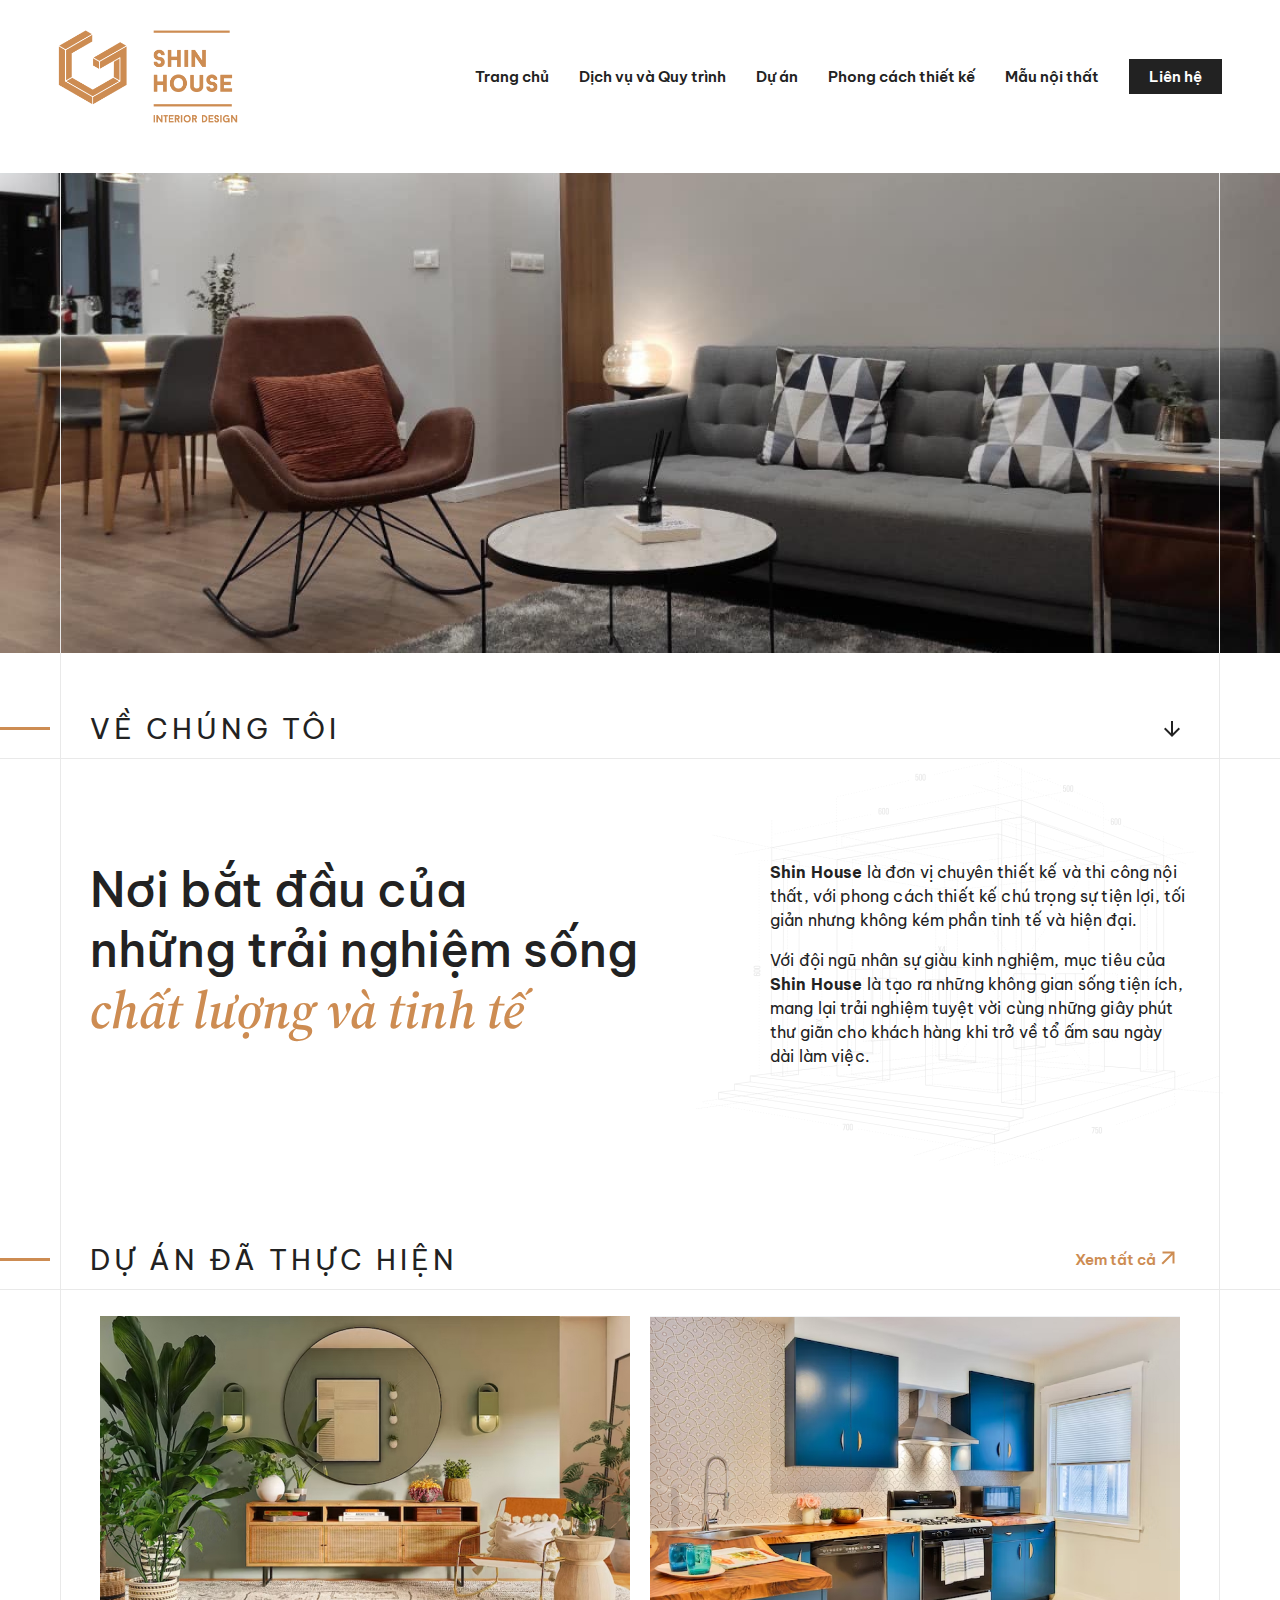
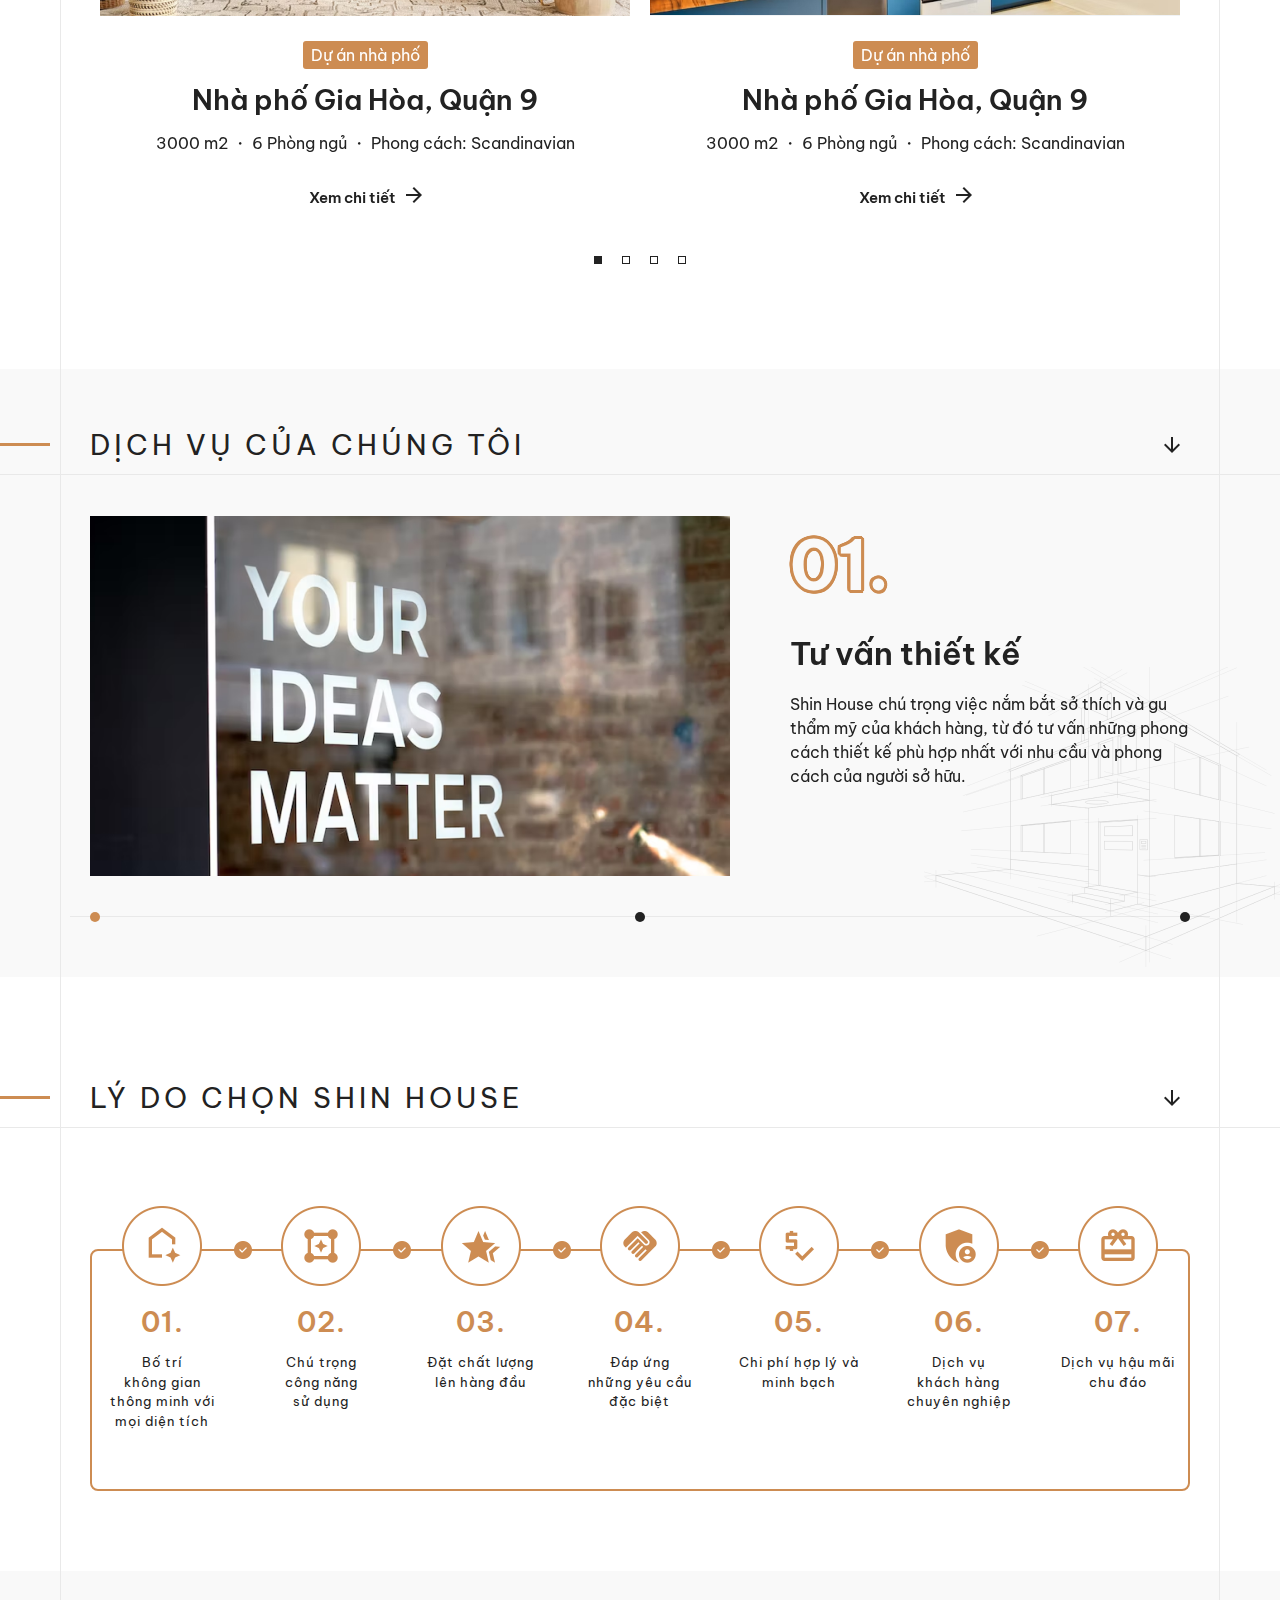
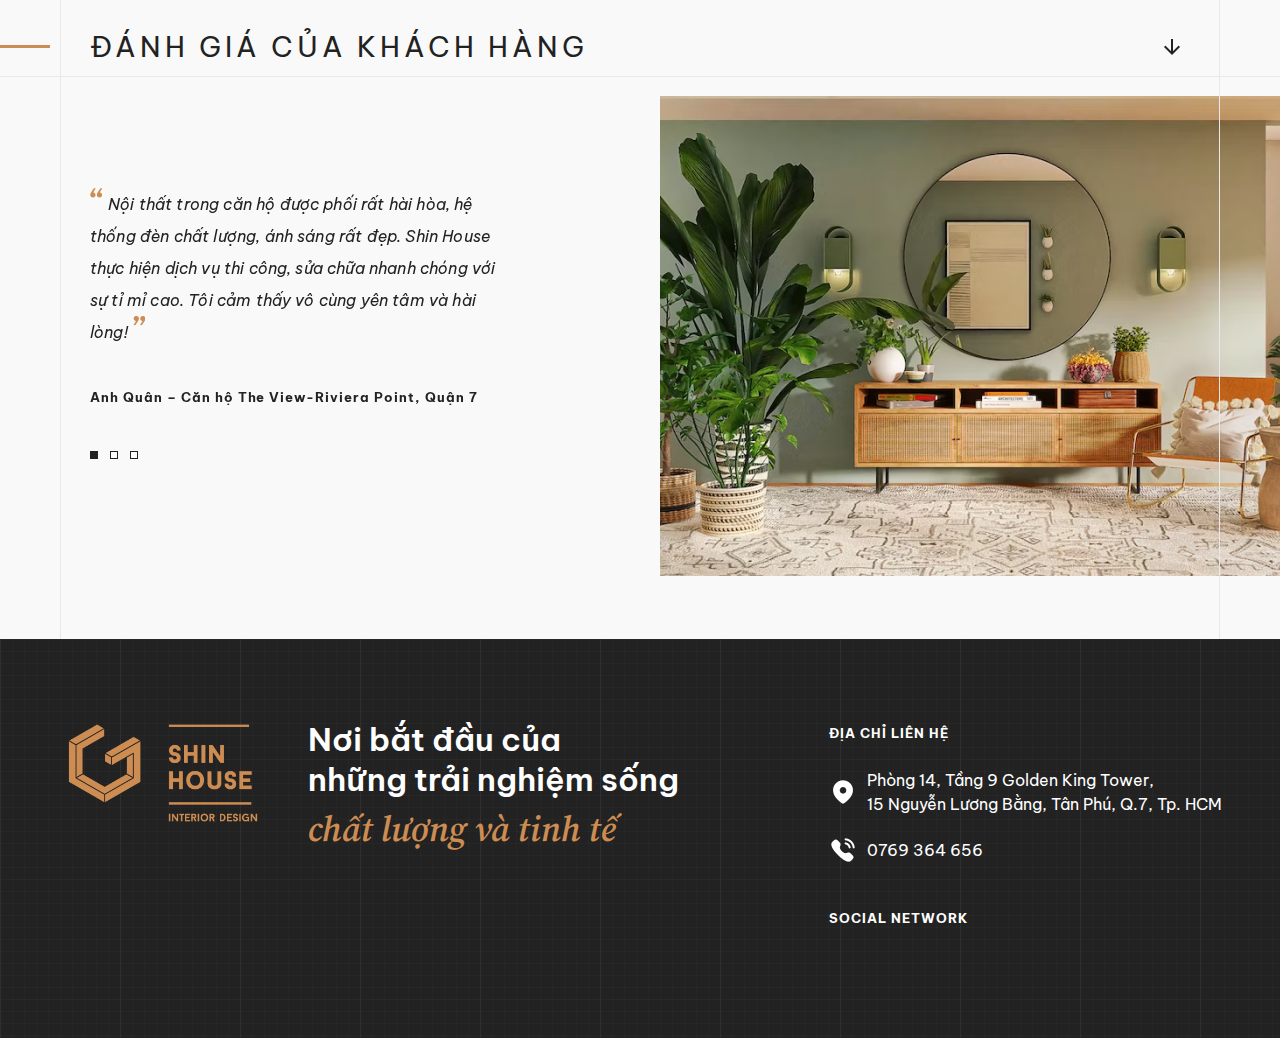
==== index.html @ c37954fc "shinhouse done" ====
<!doctype html>
<html lang="en">

<head>
    <meta charset="UTF-8">
    <meta name="viewport" content="width=device-width, initial-scale=-100%, user-scalable=yes" />
    <meta name="format-detection" content="telephone=no">
    <title>ShinHouse</title>
    <meta name="keywords" content="">
    <meta name="description" content="">
    <link rel="icon" type="image/png"/ href="./favicon.ico">
    <link rel="apple-touch-icon" sizes="180x180" href="./images/apple-touch-icon.png">
    <link rel="icon" type="image/png" sizes="32x32" href="./images/favicon-32x32.png">
    <link rel="icon" type="image/png" sizes="16x16" href="./images/favicon-16x16.png">
    <link rel="manifest" href="./images/site.webmanifest">
    <link rel="stylesheet" href="./css/imports.css" />
    <!-- JS -->
    <script src="./js/jquery.js"></script>
</head>

<body class="">
    <div id="wrapper">
        <header>
            <div class="head_content">
                <h1 id="logo"><a href="#wrapper"><img loading="lazy" src="./images/logo.png" width="180" alt="ShinHouse Logo"></a></h1>
                <nav>
                    <ul>
                        <li><a href="./">Trang chủ</a></li>
                        <li><a href="./service/">Dịch vụ và Quy trình</a></li>
                        <li><a href="./project/">Dự án</a></li>
                        <li><a href="./design/">Phong cách thiết kế</a></li>
                        <li><a href="./furniture/">Mẫu nội thất</a></li>
                        <li class="bg"><a href="./contact/">Liên hệ</a></li>
                    </ul>
                </nav>
                <p class="btn_open"><a class="btn_side"><span></span> <span></span><span></span> <span></span> <span></span> <span></span></a></p>
            </div>
        </header>
        <!-- main start -->
        <main>
            <!-- MAIN VISUAL -->
            <section class="main_visual">
                <ul>
                    <li><img src="./images/slide_img1.png" alt="ShinHouse Project"></li>
                    <li><img src="./images/slide_img1.png" alt="ShinHouse Project"></li>
                    <li><img src="./images/slide_img1.png" alt="ShinHouse Project"></li>
                </ul>
            </section>

            <!-- SECTION ABOUT -->
            <section class="sec_about">
                <div class="inner">
                    <div class="ttl">
                        <h3>Về chúng tôi</h3>
                    </div>

                    <div class="sec_about_ct">
                        <p class="title">Nơi bắt đầu của<br>những trải nghiệm sống<br><span class="sr brown italic">chất lượng và tinh tế</span></p>
                        <div class="des">
                            <p><span class="bold">Shin House</span> là đơn vị chuyên thiết kế và thi công nội thất, với phong cách thiết kế chú trọng sự tiện lợi, tối giản nhưng không kém phần tinh tế và hiện đại.</p>
                            <p>Với đội ngũ nhân sự giàu kinh nghiệm, mục tiêu của <span class="bold">Shin House</span> là tạo ra những không gian sống tiện ích, mang lại trải nghiệm tuyệt vời cùng những giây phút thư giãn cho khách hàng khi trở về tổ ấm sau ngày dài làm việc.</p>
                        </div>
                    </div>
                </div>
            </section>

            <!-- SECTION PROJECT -->
            <section class="sec_project">
                <div class="inner">
                    <div class="ttl">
                        <h3>dự án đã thực hiện</h3>
                        <a href="./project/">Xem tất cả</a>
                    </div>

                    <div class="sec_pj_list">
                        <ul>
                            <li>
                                <p class="img"><a href="./project/detail.html"><img loading="lazy" width="530" height="300" src="./images/pj_img1.jpg" alt=""></a></p>
                                <p class="tag">Dự án nhà phố</p>
                                <p class="name">Nhà phố Gia Hòa, Quận 9</p>
                                <p class="content">3000 m2 ・ 6 Phòng ngủ ・ Phong cách: Scandinavian</p>
                                <p class="link"><a href="./project/detail.html">Xem chi tiết</a></p>
                            </li>
                            <li>
                                <p class="img"><a href="./project/detail.html"><img loading="lazy" width="530" height="300" src="./images/pj_img2.jpg" alt=""></a></p>
                                <p class="tag">Dự án nhà phố</p>
                                <p class="name">Nhà phố Gia Hòa, Quận 9</p>
                                <p class="content">3000 m2 ・ 6 Phòng ngủ ・ Phong cách: Scandinavian</p>
                                <p class="link"><a href="./project/detail.html">Xem chi tiết</a></p>
                            </li>
                            <li>
                                <p class="img"><a href="./project/detail.html"><img loading="lazy" width="530" height="300" src="./images/pj_img1.jpg" alt=""></a></p>
                                <p class="tag">Dự án nhà phố</p>
                                <p class="name">Nhà phố Gia Hòa, Quận 9</p>
                                <p class="content">3000 m2 ・ 6 Phòng ngủ ・ Phong cách: Scandinavian</p>
                                <p class="link"><a href="./project/detail.html">Xem chi tiết</a></p>
                            </li>
                            <li>
                                <p class="img"><a href="./project/detail.html"><img loading="lazy" width="530" height="300" src="./images/pj_img2.jpg" alt=""></a></p>
                                <p class="tag">Dự án nhà phố</p>
                                <p class="name">Nhà phố Gia Hòa, Quận 9</p>
                                <p class="content">3000 m2 ・ 6 Phòng ngủ ・ Phong cách: Scandinavian</p>
                                <p class="link"><a href="./project/detail.html">Xem chi tiết</a></p>
                            </li>
                        </ul>
                    </div>
                </div>
            </section>

            <!-- SECTION SERVICE -->
            <section class="sec_service">
                <div class="inner">
                    <div class="ttl">
                        <h3>Dịch vụ của chúng tôi</h3>
                    </div>
                    <div class="sec_service_list">
                        <ul>
                            <li>
                                <p class="img"><img loading="lazy" width="640" height="360" src="./images/service_img1.png" alt="Tư vấn thiết kế"></p>
                                <div class="des">
                                    <p class="numb">01.</p>
                                    <p class="big">Tư vấn thiết kế</p>
                                    <p>Shin House chú trọng việc nắm bắt sở thích và gu thẩm mỹ của khách hàng, từ đó tư vấn những phong cách thiết kế phù hợp nhất với nhu cầu và phong cách của người sở hữu.</p>
                                </div>
                            </li>
                            <li>
                                <p class="img"><img loading="lazy" width="640" height="360" src="./images/service_img2.png" alt="Thiết kế nội thất"></p>
                                <div class="des">
                                    <p class="numb">02.</p>
                                    <p class="big">Thiết kế nội thất</p>
                                    <p>Sáng tạo nên những thiết kế không gian sống không chỉ đẹp, ấn tượng mà còn được bố trí khoa học, tạo thành một tổng thể hài hòa và mang lại trải nghiệm thoải mái nhất cho chủ nhân căn nhà.</p>
                                </div>
                            </li>
                            <li>
                                <p class="img"><img loading="lazy" width="640" height="360" src="./images/service_img3.png" alt="Thi công nội thất"></p>
                                <div class="des">
                                    <p class="numb">03.</p>
                                    <p class="big">Thi công nội thất</p>
                                    <p><span class="bold">Shin House</span> cung cấp dịch vụ thi công từ phần thô đến hoàn thiện. Sử dụng vật liệu chất lượng cao, có nguồn gốc rõ ràng, cùng với đội ngũ nhân sự lành nghề, đưa ngôi nhà lý tưởng của bạn trở nên hữu hình với chi phí hợp lý, thời gian nhanh chóng và chất lượng vượt trội.</p>
                                </div>
                            </li>
                        </ul>
                    </div>
                </div>
            </section>

            <!-- SECTION WHY  -->
            <section class="sec_why">
                <div class="inner">
                    <div class="ttl">
                        <h3>lý do chọn shin House</h3>
                    </div>

                    <div class="sec_why_list">
                        <ul>
                            <li>
                                <p class="icon"><img loading="lazy" width="80" height="80" src="./images/why_ic1.png" alt="Icon"></p>
                                <p class="numb">01.</p>
                                <p class="des">Bố trí <br class="pc">không gian <br class="pc">thông minh với mọi diện tích</p>
                            </li>
                            <li>
                                <p class="icon"><img loading="lazy" width="80" height="80" src="./images/why_ic2.png" alt="Icon"></p>
                                <p class="numb">02.</p>
                                <p class="des">Chú trọng <br class="pc">công năng <br class="pc"><br class="sp480">sử dụng</p>
                            </li>
                            <li>
                                <p class="icon"><img loading="lazy" width="80" height="80" src="./images/why_ic3.png" alt="Icon"></p>
                                <p class="numb">03.</p>
                                <p class="des">Đặt chất lượng <br class="sp480">lên hàng đầu</p>
                            </li>
                            <li>
                                <p class="icon"><img loading="lazy" width="80" height="80" src="./images/why_ic4.png" alt="Icon"></p>
                                <p class="numb">04.</p>
                                <p class="des">Đáp ứng <br class="pc"><br class="sp480">những yêu cầu đặc biệt</p>
                            </li>
                            <li>
                                <p class="icon"><img loading="lazy" width="80" height="80" src="./images/why_ic5.png" alt="Icon"></p>
                                <p class="numb">05.</p>
                                <p class="des">Chi phí hợp lý và <br class="sp480">minh bạch</p>
                            </li>
                            <li>
                                <p class="icon"><img loading="lazy" width="80" height="80" src="./images/why_ic6.png" alt="Icon"></p>
                                <p class="numb">06.</p>
                                <p class="des">Dịch vụ <br class="pc">khách hàng <br class="sp480">chuyên nghiệp</p>
                            </li>
                            <li>
                                <p class="icon"><img loading="lazy" width="80" height="80" src="./images/why_ic7.png" alt="Icon"></p>
                                <p class="numb">07.</p>
                                <p class="des">Dịch vụ hậu mãi <br class="sp480">chu đáo</p>
                            </li>
                        </ul>
                    </div>
                </div>
            </section>

            <!-- SECTION REVIEW -->
            <section class="sec_review">
                <div class="inner">
                    <div class="ttl">
                        <h3>đánh giá của khách hàng</h3>
                    </div>
                    <p class="review_img"><img loading="lazy" width="700" height="480" src="./images/review_img.jpg" alt="Images"></p>
                    <div class="review_content">
                        <div class="review_list">
                            <ul>
                                <li>
                                    <p class="italic">Nội thất trong căn hộ được phối rất hài hòa, hệ thống đèn chất lượng, ánh sáng rất đẹp. Shin House thực hiện dịch vụ thi công, sửa chữa nhanh chóng với sự tỉ mỉ cao. Tôi cảm thấy vô cùng yên tâm và hài lòng!</p>
                                    <p class="bold">Anh Quân – Căn hộ The View-Riviera Point, Quận 7</p>
                                </li>
                                <li>
                                    <p class="italic">Gia đình tôi đã có một không gian sống hiện đại nhất huyện, hàng xóm ai đến của bất ngờ và dành lời khen! Cảm ơn Shin House nhiều!</p>
                                    <p class="bold">Chị Loan – Nhà phố Tân Trụ, Long An</p>
                                </li>
                                <li>
                                    <p class="italic">Không gian căn hộ rất ấm cúng, tiện nghi, càng nhìn càng thấy thu hút. Thích nhất là ở đâu cũng có chỗ để có thể thư giãn!</p>
                                    <p class="bold">Chị Tú – Căn hộ Sky Garden 3, Quận 7</p>
                                </li>
                            </ul>
                        </div>
                    </div>
                </div>
            </section>
        </main>
        <!-- main end -->
        <footer>
            <div class="foot_slogan">
                <p class="f_logo"><a href="./"><img loading="lazy" width="190" height="98" src="./images/logo.png" alt="ShinHouse Logo"></a></p>
                <p class="big">Nơi bắt đầu của<br>những trải nghiệm sống<br><span class="sr brown italic">chất lượng và tinh tế</span></p>
            </div>
            <div class="foot_info">
                <p class="big">Địa chỉ liên hệ</p>
                <p class="add">Phòng 14, Tầng 9 Golden King Tower, <br class="pc">15 Nguyễn Lương Bằng, Tân Phú, Q.7, Tp. HCM</p>
                <p class="tel"><a href="tel:0769364656">0769 364 656</a></p>
                <p class="big">Social network</p>
                <p class="sns">
                    <a href="https://www.facebook.com/profile.php?id=100066376429048&mibextid=LQQJ4d " target="_blank" rel="noopener noreferrer"><img loading="lazy" src="./images/foot_sns_fb.png" alt="Facebook"></a>
                    <a href="mailto:shinhouse1808@gmail.com" rel="noopener noreferrer"><img loading="lazy" src="./images/foot_sns_mail.png" alt="Email"></a>
                </p>
            </div>
        </footer>

        <p id="btn_top"><img loading="lazy" src="./images/btn_top.png" width="66" alt="Back to Top"></p>
    </div>
    <link rel="preconnect" href="https://fonts.googleapis.com">
    <link rel="preconnect" href="https://fonts.gstatic.com" crossorigin>
    <link href="https://fonts.googleapis.com/css2?family=Be+Vietnam+Pro:ital,wght@0,400;0,500;0,600;0,700;1,400;1,500;1,600;1,700&family=Source+Serif+Pro:ital,wght@0,400;0,600;1,600&display=swap" rel="stylesheet">
    <!--================JS========================-->
    <script src="./js/aos.js"></script>
    <script src="./js/top.js"></script>
    <script src="./js/slick.min.js"></script>
</body>

</html>
---- css/imports.css ----
@charset "UTF-8";
@import "base.css";
@import "fonts.css";
@import "aos.css";
@import "slick.css";
@import "styles.css";
@import "responsive.css";
@import "lightbox.css";
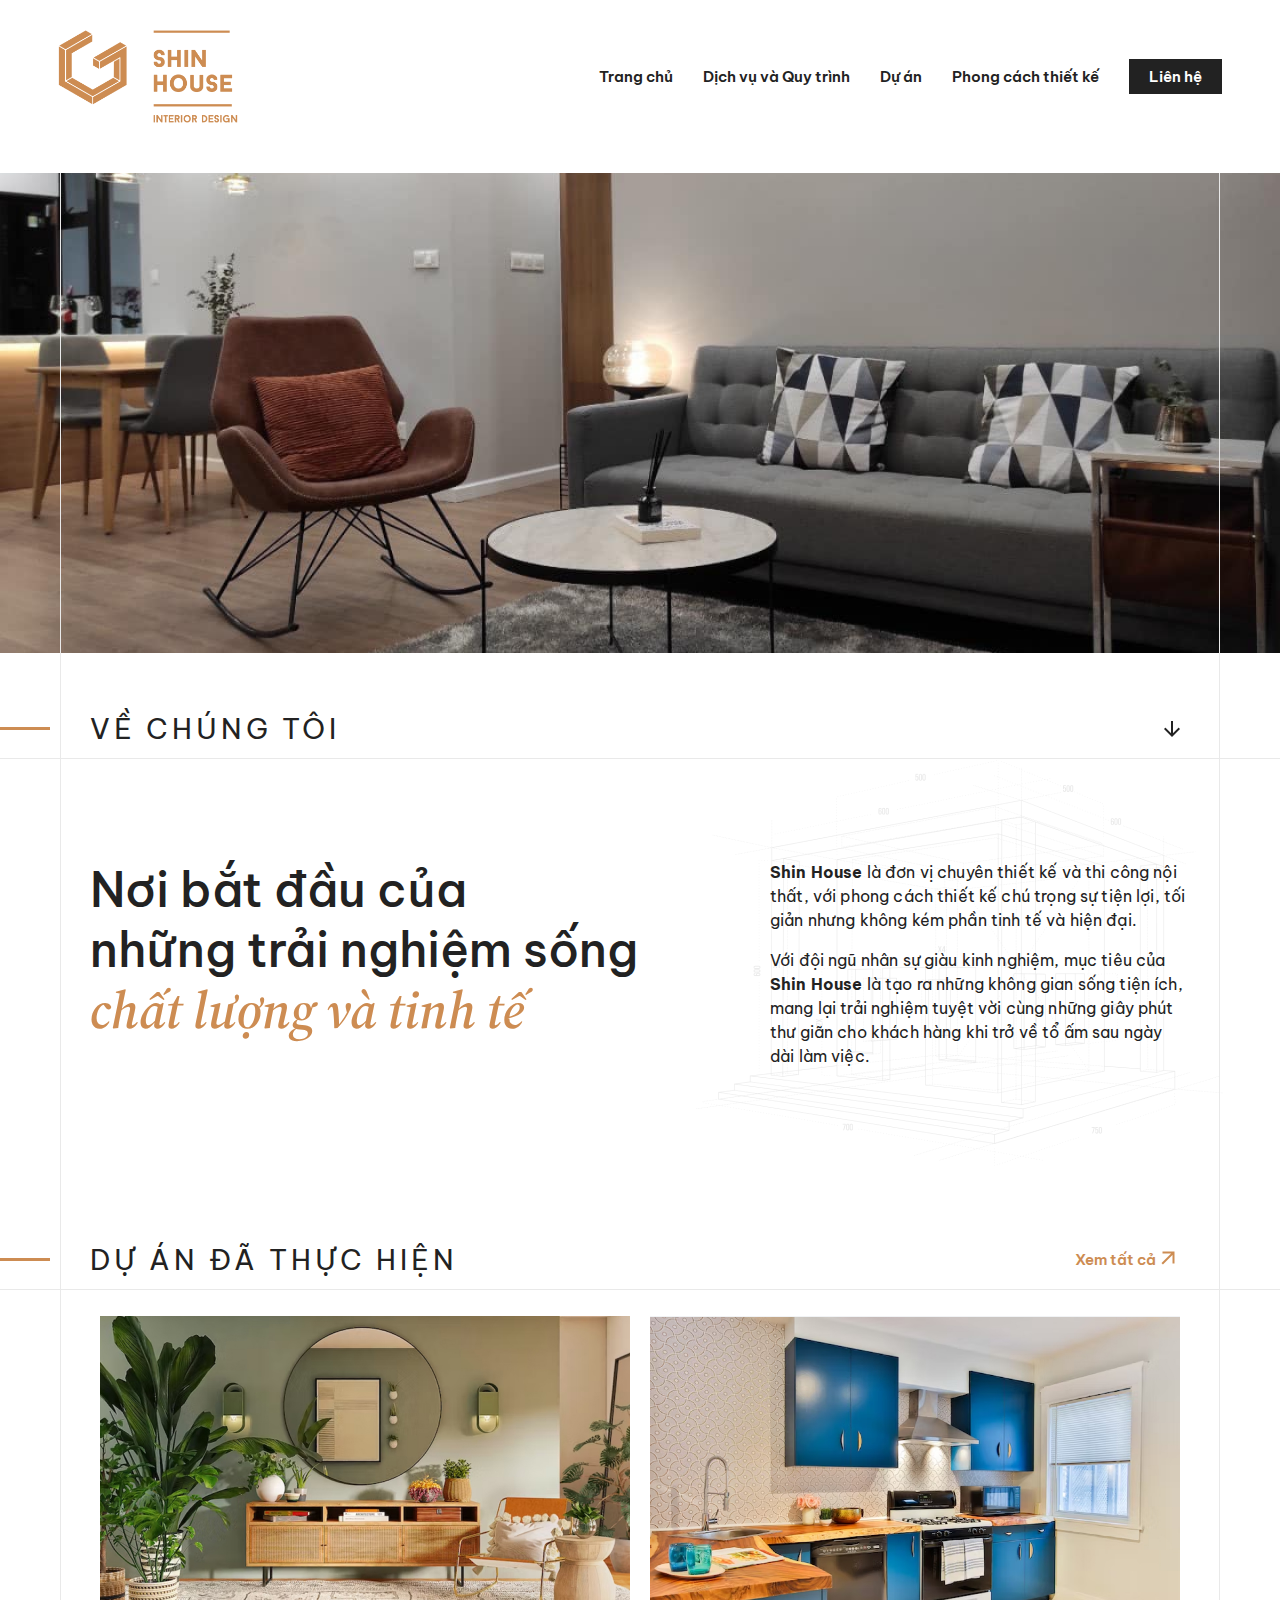
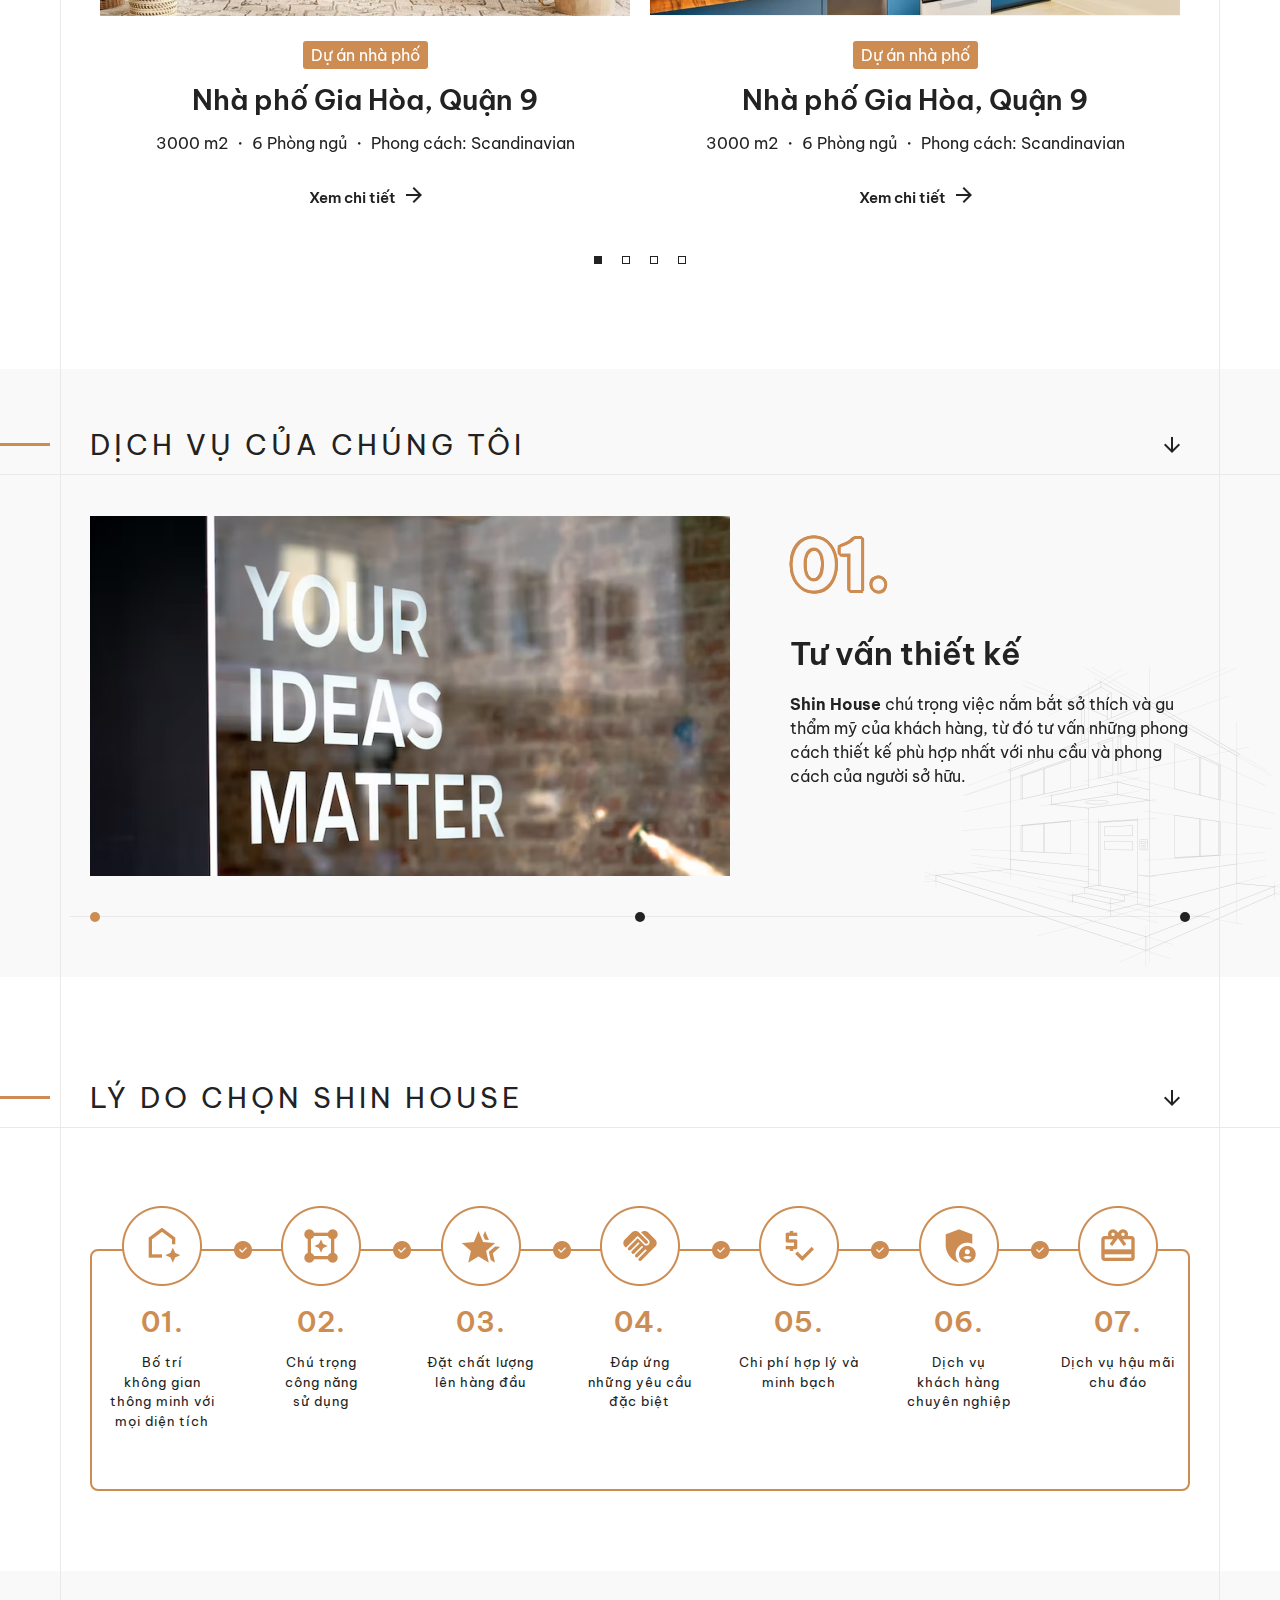
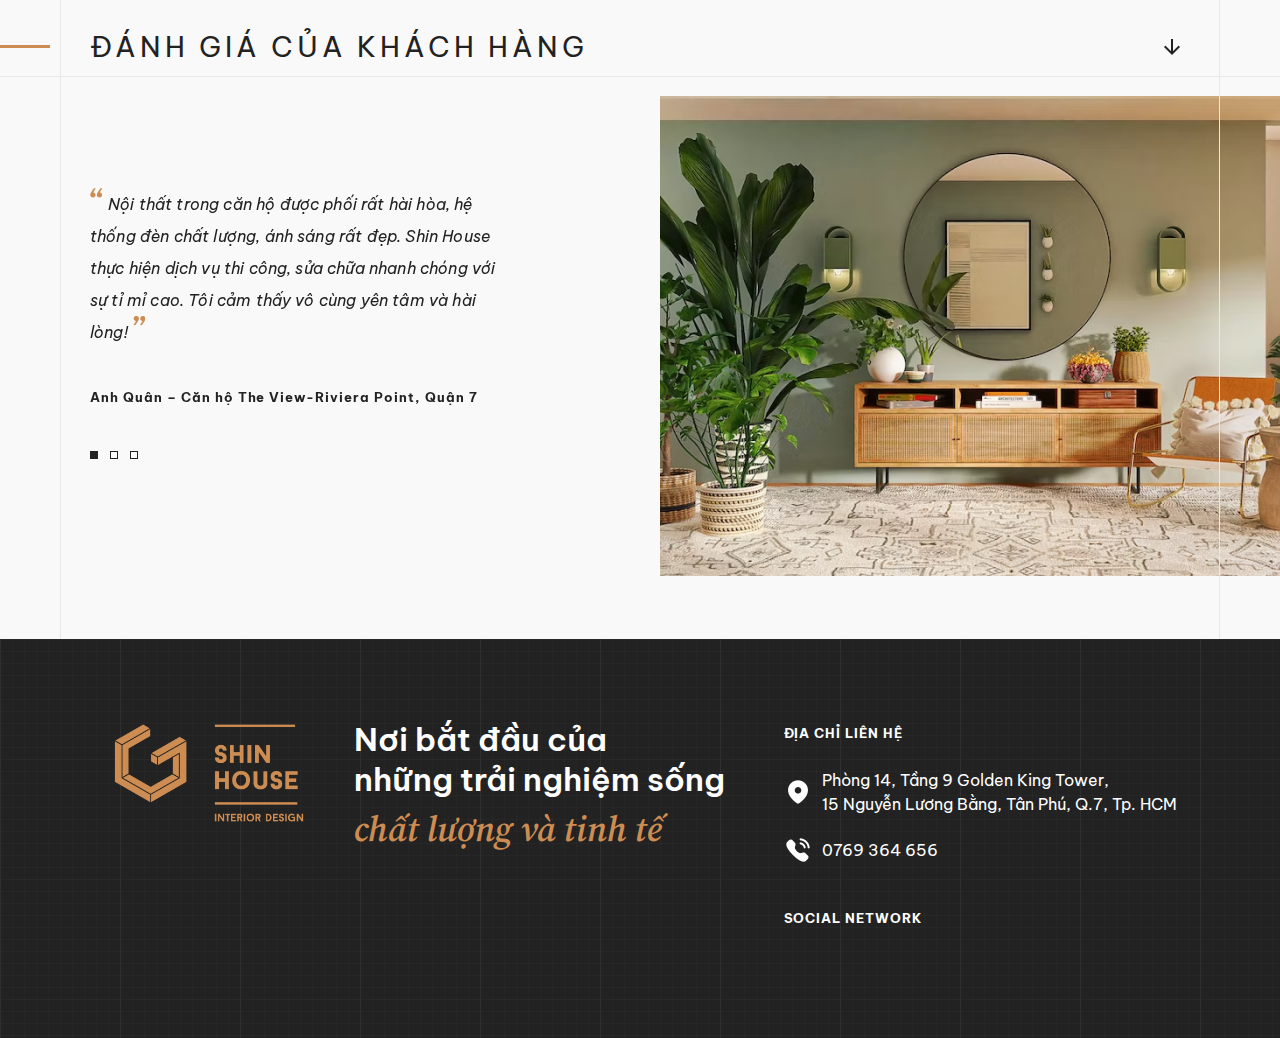
==== commit 832d935a: "update feedback" ====
--- a/index.html
+++ b/index.html
@@ -29,7 +29,6 @@
                         <li><a href="./service/">Dịch vụ và Quy trình</a></li>
                         <li><a href="./project/">Dự án</a></li>
                         <li><a href="./design/">Phong cách thiết kế</a></li>
-                        <li><a href="./furniture/">Mẫu nội thất</a></li>
                         <li class="bg"><a href="./contact/">Liên hệ</a></li>
                     </ul>
                 </nav>
@@ -120,7 +119,7 @@
                                 <div class="des">
                                     <p class="numb">01.</p>
                                     <p class="big">Tư vấn thiết kế</p>
-                                    <p>Shin House chú trọng việc nắm bắt sở thích và gu thẩm mỹ của khách hàng, từ đó tư vấn những phong cách thiết kế phù hợp nhất với nhu cầu và phong cách của người sở hữu.</p>
+                                    <p><span class="bold">Shin House</span> chú trọng việc nắm bắt sở thích và gu thẩm mỹ của khách hàng, từ đó tư vấn những phong cách thiết kế phù hợp nhất với nhu cầu và phong cách của người sở hữu.</p>
                                 </div>
                             </li>
                             <li>
